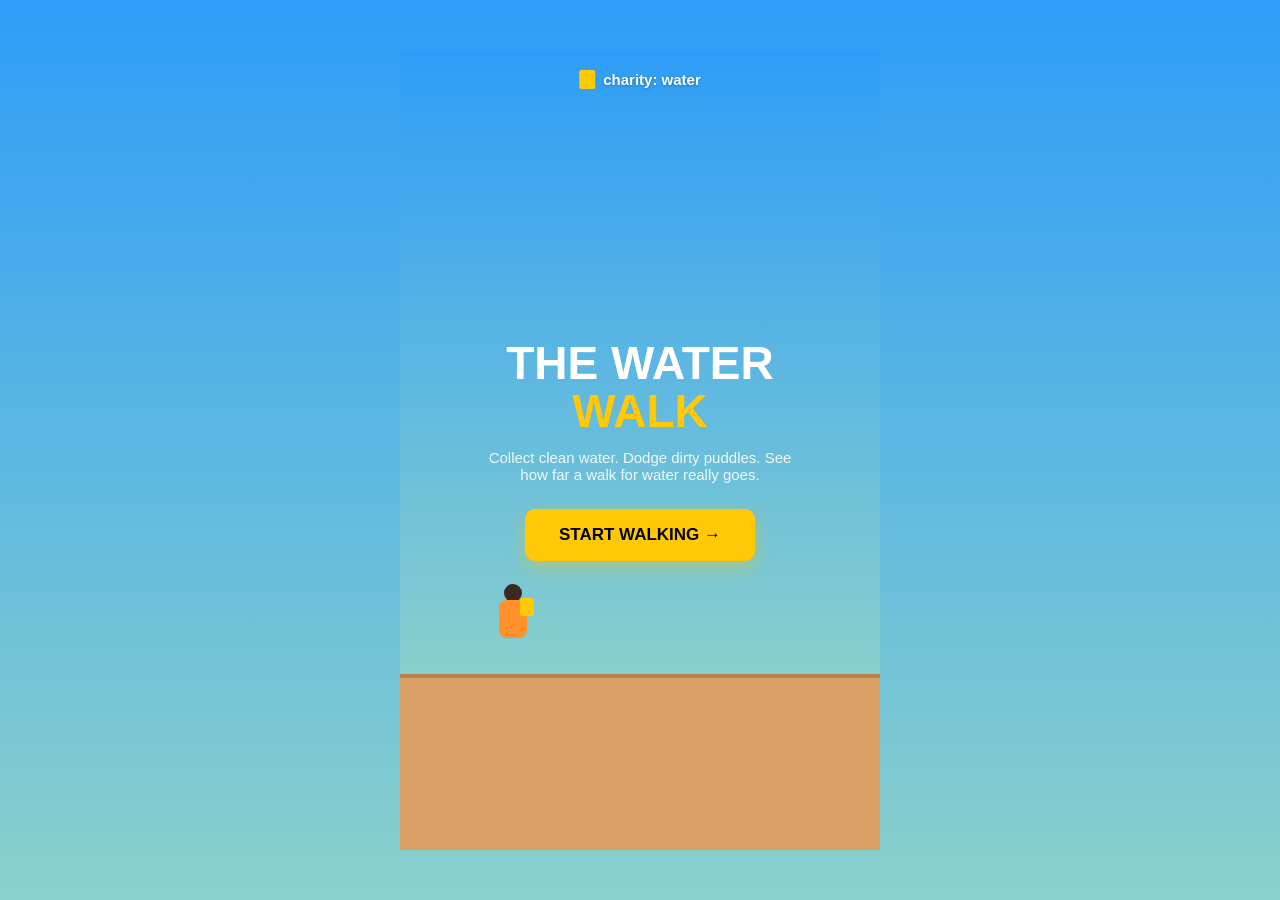
==== game.html @ 9ad51d75 "Add game section and implement "The Water Walk" game" ====
<!DOCTYPE html>
<html lang="en">
<head>
<meta charset="UTF-8">
<meta name="viewport" content="width=device-width, initial-scale=1.0">
<title>The Water Walk — charity: water</title>
<style>
  :root{
    --yellow:#FFC907;
    --blue:#2E9DF7;
    --teal:#8BD1CB;
    --black:#000000;
    --white:#FFFFFF;
  }
  *{box-sizing:border-box;margin:0;padding:0;}
  html,body{height:100%;}
  body{
    font-family: 'Avenir Next', Avenir, 'Helvetica Neue', Arial, sans-serif;
    background: linear-gradient(180deg, var(--blue), var(--teal));
    display:flex;
    align-items:center;
    justify-content:center;
    overflow:hidden;
  }
  #game{
    position:relative;
    width: 480px;
    max-width: 100vw;
    height: 800px;
    max-height: 100vh;
    overflow:hidden;
    background: linear-gradient(180deg, var(--blue), var(--teal) 80%);
  }
  #ground{
    position:absolute;
    left:0; right:0; bottom:0;
    height: 22%;
    background:#D9A066;
    border-top: 4px solid #B8834A;
  }
  #logo{
    position:absolute;
    top:20px; left:50%;
    transform: translateX(-50%);
    display:flex; align-items:center; gap:8px;
    color:#fff; font-size:15px; font-weight:600;
    text-shadow: 0 1px 3px rgba(0,0,0,0.3);
    z-index: 5;
  }
  .can-icon{ width:16px; height:19px; background:var(--yellow); border-radius:2px; }

  #hud{
    position:absolute;
    top: 55px; left:0; right:0;
    display:flex; justify-content:space-between;
    padding: 0 20px;
    z-index: 5;
  }
  .pill{
    background: rgba(0,0,0,0.4);
    color:#fff;
    padding: 8px 14px;
    border-radius: 10px;
    font-weight:700;
    font-size:14px;
  }
  .pill span.label{ color: var(--yellow); font-weight:700; margin-right:6px; }

  #screen{
    position:absolute; inset:0;
    display:flex; flex-direction:column;
    align-items:center; justify-content:center;
    text-align:center;
    padding: 0 30px;
    z-index: 10;
  }
  #screen h1{
    font-size: 46px;
    color:#fff;
    font-weight:800;
    line-height:1.05;
  }
  #screen h1 span{ color: var(--yellow); display:block; }
  #screen p{
    color:#fff;
    margin: 14px 0 26px;
    font-size: 15px;
    opacity:.9;
    max-width: 320px;
  }
  button.cta{
    background: var(--yellow);
    color:#000;
    border:none;
    font-weight:800;
    font-size: 17px;
    padding: 16px 34px;
    border-radius: 10px;
    cursor:pointer;
    box-shadow: 0 6px 18px rgba(255,201,7,0.4);
    transition: transform 0.15s ease, box-shadow 0.15s ease;
  }
  button.cta:hover{ transform: translateY(-2px) scale(1.03); box-shadow: 0 10px 22px rgba(255,201,7,0.55); }
  button.cta:active{ transform: translateY(0) scale(0.98); }

  #player{
    position:absolute;
    bottom: 22%;
    left: 90px;
    width: 46px; height: 90px;
    z-index: 4;
    transition: transform 0.28s ease-out;
  }
  #player .head{ position:absolute; top:0; left:14px; width:18px; height:18px; background:#3B2A20; border-radius:50%; }
  #player .body{ position:absolute; top:16px; left:9px; width:28px; height:38px; background:#FF902A; border-radius:8px; }
  #player .can{ position:absolute; top:14px; left:30px; width:14px; height:18px; background:var(--yellow); border-radius:3px; }
  #player.jump{ transform: translateY(-130px); }

  .obstacle, .collectible{
    position:absolute;
    bottom: 22%;
    z-index: 3;
  }
  .obstacle{
    width: 72px; height: 30px;
    background: repeating-linear-gradient(45deg, #5A3A1E, #5A3A1E 8px, #3E2712 8px, #3E2712 16px);
    border: 3px solid #2A1A0C;
    border-radius: 10px 10px 4px 4px;
    box-shadow: 0 4px 8px rgba(0,0,0,0.35);
  }
  .obstacle::after{
    content: "⚠";
    position:absolute;
    top: -26px;
    left: 50%;
    transform: translateX(-50%);
    font-size: 18px;
  }
  .collectible{
    width: 26px; height: 30px;
    background: var(--yellow);
    border-radius: 4px;
  }

  #toast{
    position:absolute;
    top: 40%;
    left:50%;
    transform: translate(-50%,-50%);
    background:#fff;
    padding: 10px 18px;
    border-radius: 10px;
    font-weight:700;
    font-size:13px;
    opacity:0;
    transition: opacity 0.25s ease, transform 0.25s ease;
    z-index: 6;
    text-align:center;
  }
  #toast.show{ opacity:1; transform: translate(-50%,-60%); }

  .hidden{ display:none !important; }
</style>
</head>
<body>

<div id="game">
  <div id="logo"><span class="can-icon"></span> charity: water</div>
  <div id="hud" class="hidden">
    <div class="pill"><span class="label">MI</span><span id="distance">0.0</span></div>
    <div class="pill"><span class="label">🚰</span><span id="cans">0</span></div>
  </div>

  <div id="ground"></div>
  <div id="player"><div class="head"></div><div class="body"></div><div class="can"></div></div>
  <div id="toast"></div>

  <div id="screen">
    <h1>THE WATER<span>WALK</span></h1>
    <p>Collect clean water. Dodge dirty puddles. See how far a walk for water really goes.</p>
    <button class="cta" id="startBtn">START WALKING →</button>
  </div>
</div>

<script>
const screen = document.getElementById('screen');
const hud = document.getElementById('hud');
const player = document.getElementById('player');
const gameEl = document.getElementById('game');
const distanceEl = document.getElementById('distance');
const cansEl = document.getElementById('cans');
const toast = document.getElementById('toast');
const startBtn = document.getElementById('startBtn');

let running = false;
let distance = 0;
let cans = 0;
let jumping = false;
let spawnTimer = 0;
let obstacleCooldown = 0;
let speed = 1.6;
let entities = [];
let loopId = null;
let milestoneShown = false;

const REAL_WALK_MILES = 3.7;

function reset(){
  distance = 0; cans = 0; speed = 1.6; entities.forEach(e => e.el.remove());
  entities = []; milestoneShown = false; obstacleCooldown = 60;
  distanceEl.textContent = '0.0';
  cansEl.textContent = '0';
}

function startGame(){
  reset();
  screen.classList.add('hidden');
  hud.classList.remove('hidden');
  running = true;
  spawnTimer = 0;
  loopId = requestAnimationFrame(loop);
}

function showToast(msg, ms=1600){
  toast.textContent = msg;
  toast.classList.add('show');
  clearTimeout(showToast._t);
  showToast._t = setTimeout(() => toast.classList.remove('show'), ms);
}

let jumpTimeoutId = null;
function jump(){
  if(!running) return;
  jumping = true;
  player.classList.add('jump');
  clearTimeout(jumpTimeoutId);
  jumpTimeoutId = setTimeout(() => {
    player.classList.remove('jump');
    jumping = false;
  }, 1000);
}

function spawnEntity(){
  const isObstacle = Math.random() < 0.45 && obstacleCooldown <= 0;
  if(isObstacle) obstacleCooldown = 170;
  const el = document.createElement('div');
  el.className = isObstacle ? 'obstacle' : 'collectible';
  el.style.left = gameEl.clientWidth + 'px';
  gameEl.appendChild(el);
  entities.push({ el, x: gameEl.clientWidth, type: isObstacle ? 'obstacle' : 'collectible' });
}

function endGame(){
  running = false;
  cancelAnimationFrame(loopId);
  const miles = distance.toFixed(1);
  screen.querySelector('h1').innerHTML = 'GAME OVER';
  screen.querySelector('p').innerHTML =
    `You walked <strong>${miles} mi</strong> and collected <strong>${cans}</strong> clean water cans.<br><br>` +
    `In many communities, a daily walk for water averages <strong>${REAL_WALK_MILES} mi</strong> — every day, just to get water most of us take for granted.`;
  startBtn.textContent = 'HELP SHORTEN THE WALK →';
  startBtn.onclick = () => window.open('https://www.charitywater.org/', '_blank');
  const retry = document.createElement('button');
  retry.textContent = 'RETRY';
  retry.className = 'cta';
  retry.style.background = 'transparent';
  retry.style.color = '#fff';
  retry.style.boxShadow = 'none';
  retry.style.marginTop = '10px';
  retry.style.border = '2px solid #fff';
  retry.onclick = () => { location.reload(); };
  screen.appendChild(retry);
  screen.classList.remove('hidden');
}

function loop(){
  if(!running) return;

  distance += 0.012;
  distanceEl.textContent = distance.toFixed(1);

  if(!milestoneShown && cans >= 5){
    milestoneShown = true;
    showToast('💧 Milestone: In Africa, women spend 40 billion hours a year walking for water.', 2400);
  }

  spawnTimer++;
  if(spawnTimer > Math.max(70 - Math.floor(distance), 40)){
    spawnTimer = 0;
    spawnEntity();
  }
  if(obstacleCooldown > 0) obstacleCooldown--;

  const groundY = gameEl.clientHeight * 0.22;
  const playerLeft = 90, playerRight = 90 + 46;

  entities.forEach(e => {
    e.x -= speed;
    e.el.style.left = e.x + 'px';
  });

  entities = entities.filter(e => {
    const hit = e.x < playerRight && e.x + (e.type==='obstacle'?72:26) > playerLeft;
    if(hit && !jumping){
      if(e.type === 'obstacle'){
        e.el.remove();
        endGame();
        return false;
      } else {
        cans++;
        cansEl.textContent = cans;
        showToast('+1 can collected', 700);
        e.el.remove();
        return false;
      }
    }
    if(e.x < -70){ e.el.remove(); return false; }
    return true;
  });

  speed = 1.6 + distance * 0.04;

  if(running) loopId = requestAnimationFrame(loop);
}

startBtn.addEventListener('click', startGame);
document.addEventListener('keydown', (e) => { if(e.code === 'Space') jump(); });
gameEl.addEventListener('touchstart', () => { if(running) jump(); });
gameEl.addEventListener('mousedown', () => { if(running) jump(); });
</script>

</body>
</html>
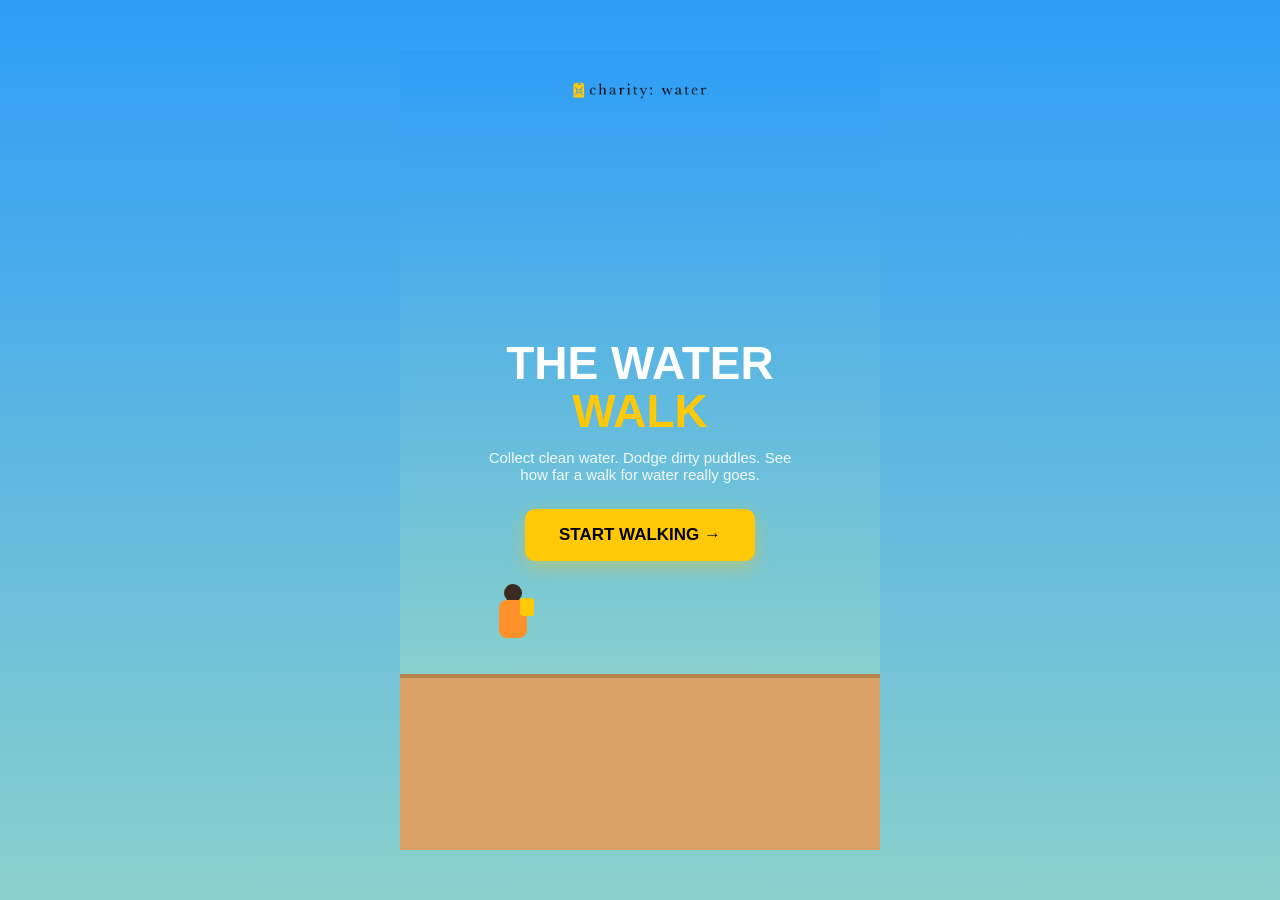
==== commit d7c6e3cb: "Refactor navigation menu: update logo, enhance accessibility, and improve menu toggle functionality" ====
--- a/game.html
+++ b/game.html
@@ -9,8 +9,8 @@
     --yellow:#FFC907;
     --blue:#2E9DF7;
     --teal:#8BD1CB;
-    --black:#000000;
-    --white:#FFFFFF;
+    --black:#1A1A1A;
+    --white:#FFF7E1;
   }
   *{box-sizing:border-box;margin:0;padding:0;}
   html,body{height:100%;}
@@ -42,12 +42,16 @@
     position:absolute;
     top:20px; left:50%;
     transform: translateX(-50%);
-    display:flex; align-items:center; gap:8px;
-    color:#fff; font-size:15px; font-weight:600;
-    text-shadow: 0 1px 3px rgba(0,0,0,0.3);
     z-index: 5;
   }
-  .can-icon{ width:16px; height:19px; background:var(--yellow); border-radius:2px; }
+  #logo img{
+    display:block;
+    width:150px;
+    height:40px;
+    object-fit:cover;
+    object-position:center;
+    mix-blend-mode:multiply;
+  }
 
   #hud{
     position:absolute;
@@ -102,6 +106,10 @@
   }
   button.cta:hover{ transform: translateY(-2px) scale(1.03); box-shadow: 0 10px 22px rgba(255,201,7,0.55); }
   button.cta:active{ transform: translateY(0) scale(0.98); }
+  button.cta:focus-visible{
+    outline: 3px solid #fff;
+    outline-offset: 4px;
+  }
 
   #player{
     position:absolute;
@@ -165,8 +173,8 @@
 <body>
 
 <div id="game">
-  <div id="logo"><span class="can-icon"></span> charity: water</div>
-  <div id="hud" class="hidden">
+  <div id="logo"><img src="img/chwater_logo_black.png" alt="charity: water"></div>
+  <div id="hud" class="hidden" aria-live="polite">
     <div class="pill"><span class="label">MI</span><span id="distance">0.0</span></div>
     <div class="pill"><span class="label">🚰</span><span id="cans">0</span></div>
   </div>
@@ -178,7 +186,7 @@
   <div id="screen">
     <h1>THE WATER<span>WALK</span></h1>
     <p>Collect clean water. Dodge dirty puddles. See how far a walk for water really goes.</p>
-    <button class="cta" id="startBtn">START WALKING →</button>
+    <button class="cta" id="startBtn" type="button">START WALKING →</button>
   </div>
 </div>
 
@@ -251,6 +259,7 @@
 }
 
 function endGame(){
+  if(!running) return;
   running = false;
   cancelAnimationFrame(loopId);
   const miles = distance.toFixed(1);
@@ -291,7 +300,6 @@
   }
   if(obstacleCooldown > 0) obstacleCooldown--;
 
-  const groundY = gameEl.clientHeight * 0.22;
   const playerLeft = 90, playerRight = 90 + 46;
 
   entities.forEach(e => {
@@ -324,10 +332,16 @@
 }
 
 startBtn.addEventListener('click', startGame);
-document.addEventListener('keydown', (e) => { if(e.code === 'Space') jump(); });
-gameEl.addEventListener('touchstart', () => { if(running) jump(); });
-gameEl.addEventListener('mousedown', () => { if(running) jump(); });
+document.addEventListener('keydown', (e) => {
+  if((e.code === 'Space' || e.code === 'ArrowUp') && running){
+    e.preventDefault();
+    jump();
+  }
+});
+gameEl.addEventListener('pointerdown', (e) => {
+  if(running && e.target === gameEl) jump();
+});
 </script>
 
 </body>
-</html>
+</html>
